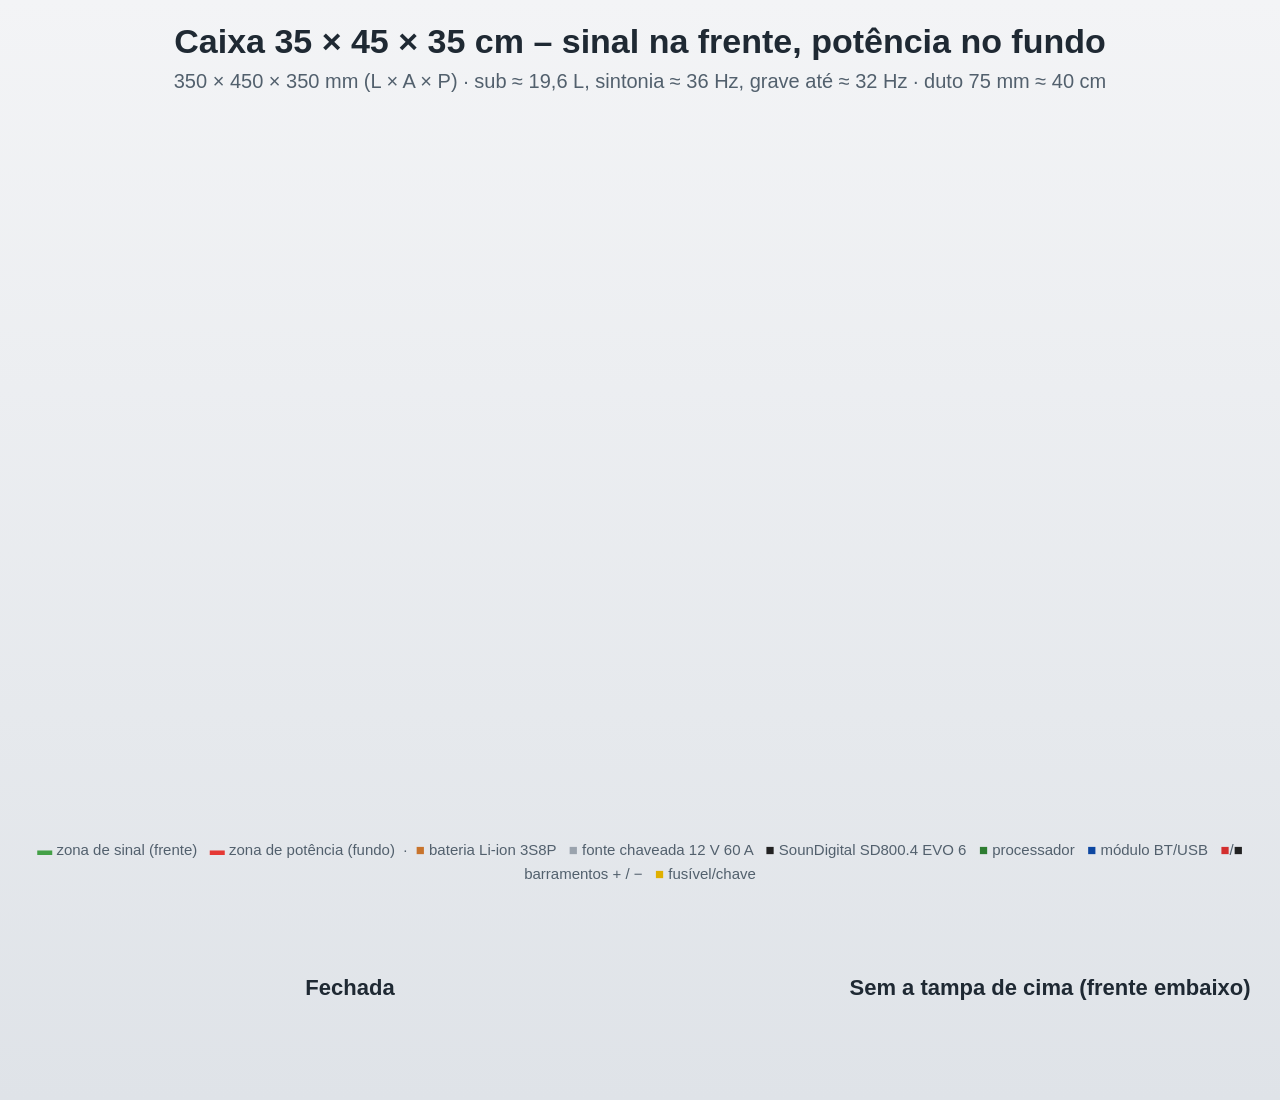
==== ferramentas/render3d/combo-35x45x35.html @ f2615d82 "Adiciona versão 35x45x35 da caixa compacta Co-Authored-By: Claude Opus 5.5 <noreply@anthropic.com> C" ====
<!doctype html><html><head><meta charset="utf-8"><style>
body{margin:0;width:2100px;height:1100px;background:linear-gradient(#f3f4f6,#dfe3e8);font-family:Arial,Helvetica,sans-serif;overflow:hidden}
#t{position:absolute;top:22px;width:100%;text-align:center;font-size:34px;font-weight:bold;color:#1f2933}
#s{position:absolute;top:70px;width:100%;text-align:center;font-size:20px;color:#52606d}
.c{position:absolute;top:105px;width:700px;height:880px}
.l{position:absolute;top:975px;width:700px;text-align:center;font-size:22px;font-weight:bold;color:#1f2933}
#f{position:absolute;bottom:14px;width:100%;text-align:center;font-size:15px;color:#52606d;line-height:1.6}
</style></head><body>
<div id="t">Caixa 35 × 45 × 35 cm – sinal na frente, potência no fundo</div>
<div id="s">350 × 450 × 350 mm (L × A × P) · sub ≈ 19,6 L, sintonia ≈ 36 Hz, grave até ≈ 32 Hz · duto 75 mm ≈ 40 cm</div>
<div class="c" id="a" style="left:0"></div><div class="c" id="b" style="left:700px"></div><div class="c" id="c" style="left:1400px"></div>
<div class="l" style="left:1400px">Traseira aberta – duto do sub</div><div class="l" style="left:0">Fechada</div><div class="l" style="left:700px">Sem a tampa de cima (frente embaixo)</div>
<div id="f"><span style='color:#43a047'>▬</span> zona de sinal (frente) &nbsp; <span style='color:#e53935'>▬</span> zona de potência (fundo) &nbsp;·&nbsp; <span style='color:#c8742c'>■</span> bateria Li-ion 3S8P &nbsp; <span style='color:#9aa3ad'>■</span> fonte chaveada 12 V 60 A &nbsp; <span style='color:#222'>■</span> SounDigital SD800.4 EVO 6 &nbsp; <span style='color:#2e7d32'>■</span> processador &nbsp; <span style='color:#0d47a1'>■</span> módulo BT/USB &nbsp; <span style='color:#d32f2f'>■</span>/<span style='color:#222'>■</span> barramentos + / − &nbsp; <span style='color:#e0b000'>■</span> fusível/chave</div>
<script src="node_modules/three/build/three.min.js"></script>
<script>
const W=35,H=45,D=35,T=1.5;
const subH=22.5, subY=-H/2+T+11.25, divY=-H/2+T+subH+T/2, upH=H-3*T-subH, jY=divY+T/2+upH/2, jX=8, bayZ0=-D/2+T, bayZ1=D/2-T-11-T;
const X0=xr=>(W/2-T)-xr, Y0=yr=>(-H/2+T)+yr;
function mdfTex(){const c=document.createElement('canvas');c.width=c.height=512;const g=c.getContext('2d');
 g.fillStyle='#8fa486';g.fillRect(0,0,512,512);
 for(let i=0;i<5000;i++){g.fillStyle=`rgba(${150+Math.random()*80|0},${130+Math.random()*60|0},${80+Math.random()*50|0},${Math.random()*0.25})`;g.save();g.translate(Math.random()*512,Math.random()*512);g.rotate(Math.random()*6);g.fillRect(0,0,6+Math.random()*8,1.2);g.restore();}
 const t=new THREE.CanvasTexture(c);t.colorSpace=THREE.SRGBColorSpace;return t;}
function scene(open){
 const s=new THREE.Scene();const mdf=new THREE.MeshStandardMaterial({map:mdfTex(),roughness:0.85});
 const g=new THREE.Group();s.add(g);
 const panel=(w,h,d,x,y,z)=>{const p=new THREE.Mesh(new THREE.BoxGeometry(w,h,d),mdf);p.position.set(x,y,z);p.castShadow=p.receiveShadow=true;g.add(p);return p;};
 const rectShape=()=>{const sh=new THREE.Shape();sh.moveTo(-W/2,-H/2);sh.lineTo(W/2,-H/2);sh.lineTo(W/2,H/2);sh.lineTo(-W/2,H/2);sh.lineTo(-W/2,-H/2);return sh;};
 const fsh=rectShape();for(const[x,y,r]of[[0,subY,9.25],[-jX,jY,5.6],[jX,jY,5.6]]){const h=new THREE.Path();h.absarc(x,y,r,0,Math.PI*2,true);fsh.holes.push(h);}
 const fr=new THREE.Mesh(new THREE.ExtrudeGeometry(fsh,{depth:T,bevelEnabled:false}),mdf);fr.position.z=D/2-T;fr.castShadow=true;g.add(fr);
 panel(W,T,D-T,0,-H/2+T/2,-T/2);if(!NOTOP)panel(W,T,D-T,0,H/2-T/2,-T/2);
 panel(T,H-2*T,D-T,-W/2+T/2,0,-T/2);panel(T,H-2*T,D-T,W/2-T/2,0,-T/2);
 panel(W-2*T,T,D-2*T,0,divY,0); // divisória horizontal
 if(!open){const bk=rectShape();const p=new THREE.Path();p.absarc(X0(27),Y0(4.5),3.75,0,Math.PI*2,true);bk.holes.push(p);
  const b=new THREE.Mesh(new THREE.ExtrudeGeometry(bk,{depth:T,bevelEnabled:false}),mdf);b.position.z=-D/2;g.add(b);}
 const black=new THREE.MeshStandardMaterial({color:0x1c1c1c,roughness:0.6,metalness:0.2});
 const cone=new THREE.MeshStandardMaterial({color:0x2a2a2a,roughness:0.9,side:THREE.DoubleSide});
 const rub=new THREE.MeshStandardMaterial({color:0x111111,roughness:0.5});
 const metal=new THREE.MeshStandardMaterial({color:0xb8bcc2,metalness:0.9,roughness:0.3});
 const orange=new THREE.MeshStandardMaterial({color:0xd2691e,roughness:0.5});
 const zf=D/2;
 // sub 8"
 const spk=new THREE.Group();spk.position.y=subY;g.add(spk);
 const fs=new THREE.Shape();const r=1.6,a=10.35;fs.moveTo(-a+r,-a);fs.lineTo(a-r,-a);fs.quadraticCurveTo(a,-a,a,-a+r);fs.lineTo(a,a-r);fs.quadraticCurveTo(a,a,a-r,a);fs.lineTo(-a+r,a);fs.quadraticCurveTo(-a,a,-a,a-r);fs.lineTo(-a,-a+r);fs.quadraticCurveTo(-a,-a,-a+r,-a);
 const fh=new THREE.Path();fh.absarc(0,0,9.3,0,Math.PI*2,true);fs.holes.push(fh);
 const frame=new THREE.Mesh(new THREE.ExtrudeGeometry(fs,{depth:0.5,bevelEnabled:true,bevelSize:0.15,bevelThickness:0.15}),black);frame.position.z=zf;spk.add(frame);
 const sur=new THREE.Mesh(new THREE.TorusGeometry(8.4,0.85,24,96),rub);sur.position.z=zf+0.25;spk.add(sur);
 const pts=[];for(let i=0;i<=20;i++){const t=i/20;pts.push(new THREE.Vector2(2.6+t*5,-3.2+Math.pow(t,0.8)*3.4));}
 const cn=new THREE.Mesh(new THREE.LatheGeometry(pts,96),cone);cn.rotation.x=Math.PI/2;cn.position.z=zf+0.2;spk.add(cn);
 const cap=new THREE.Mesh(new THREE.SphereGeometry(3.4,48,24,0,Math.PI*2,0,Math.PI/3.2),rub);cap.rotation.x=Math.PI/2;cap.position.z=zf-3.6;spk.add(cap);
 for(const[x,y]of[[-8.7,-8.7],[8.7,-8.7],[-8.7,8.7],[8.7,8.7]]){const sc=new THREE.Mesh(new THREE.CylinderGeometry(0.35,0.35,0.3,16),metal);sc.rotation.x=Math.PI/2;sc.position.set(x,y,zf+0.8);spk.add(sc);}
 const bask=new THREE.Mesh(new THREE.CylinderGeometry(9,6.7,9.5,48,1,true),black);bask.rotation.x=Math.PI/2;bask.position.z=zf-T-4.75;spk.add(bask);
 const mag=new THREE.Mesh(new THREE.CylinderGeometry(6.7,6.7,3.6,48),new THREE.MeshStandardMaterial({color:0x2d2f33,metalness:0.6,roughness:0.4}));mag.rotation.x=Math.PI/2;mag.position.z=zf-11.3;spk.add(mag);
 // JBL 5" triaxial/coaxial
 for(const sx of[-jX,jX]){const j=new THREE.Group();j.position.set(sx,jY,0);g.add(j);
  const fr2=new THREE.Mesh(new THREE.CylinderGeometry(6.7,6.7,0.5,64),black);fr2.rotation.x=Math.PI/2;fr2.position.z=zf+0.25;j.add(fr2);
  const s2=new THREE.Mesh(new THREE.TorusGeometry(5.3,0.5,16,64),rub);s2.position.z=zf+0.4;j.add(s2);
  const p2=[];for(let i=0;i<=16;i++){const t=i/16;p2.push(new THREE.Vector2(1.5+t*3.4,-2+Math.pow(t,0.8)*2.2));}
  const c2=new THREE.Mesh(new THREE.LatheGeometry(p2,64),cone);c2.rotation.x=Math.PI/2;c2.position.z=zf+0.3;j.add(c2);
  const br=new THREE.Mesh(new THREE.BoxGeometry(3.2,6.5,1.2),black);br.position.set(0,-0.6,zf+0.2);j.add(br);
  const tw=new THREE.Mesh(new THREE.SphereGeometry(1.2,24,12,0,Math.PI*2,0,Math.PI/2),new THREE.MeshStandardMaterial({color:0x333,metalness:0.4,roughness:0.3}));tw.rotation.x=Math.PI/2;tw.position.set(0,-2.6,zf+0.8);j.add(tw);
  const ring=new THREE.Mesh(new THREE.TorusGeometry(1.35,0.12,8,32),orange);ring.position.set(0,-2.6,zf+0.85);j.add(ring);
  const tri=new THREE.Mesh(new THREE.TorusGeometry(1.6,0.1,3,3),orange);tri.rotation.z=-Math.PI/2;tri.position.set(0,0.6,zf+0.85);j.add(tri);
  const jm=new THREE.Mesh(new THREE.CylinderGeometry(3.2,3.2,2,32),new THREE.MeshStandardMaterial({color:0x2d2f33,metalness:0.6,roughness:0.4}));jm.rotation.x=Math.PI/2;jm.position.z=zf-T-4.5;j.add(jm);
  const jb=new THREE.Mesh(new THREE.CylinderGeometry(5.5,3.2,3,32,1,true),black);jb.rotation.x=Math.PI/2;jb.position.z=zf-T-2;j.add(jb);}

 // compartimento técnico
 const box=(w,h,d,x,y,z,col,met=0.2)=>{const m=new THREE.Mesh(new THREE.BoxGeometry(w,h,d),new THREE.MeshStandardMaterial({color:col,roughness:0.5,metalness:met}));m.position.set(x,y,z);m.castShadow=m.receiveShadow=true;g.add(m);return m;};
 const by=divY+T/2;
 const zb=-D/2+T, zfr=D/2-T;
 // zonas (piso da parte de cima)
 const zone=(z0,z1,col)=>{const m=new THREE.Mesh(new THREE.BoxGeometry(W-2*T-0.4,0.08,z1-z0),new THREE.MeshBasicMaterial({color:col,transparent:true,opacity:0.35}));m.position.set(0,by+0.05,(z0+z1)/2);g.add(m);};
 zone(zb,zb+16,0xe53935); zone(zfr-14,zfr,0x43a047);
 box(21.5,11.5,5,-3.5,by+5.75,zb+2.6,0x9aa3ad,0.7);         // fonte em pé, encostada atrás
 for(let i=0;i<10;i++)box(0.25,9.5,0.2,-12.5+i*2,by+5.75,zb+5.15,0x5f6770,0.6);
 box(6,6.5,15,12,by+3.25,zb+7.5,0xc8742c);                // bateria 3S8P na lateral, ao fundo
 box(9,1.2,1.2,-6,by+14.6,zb+1.2,0xd32f2f,0.5);             // barramento +
 box(9,1.2,1.2,-6,by+12.9,zb+1.2,0x222222,0.5);           // barramento -
 box(3,3.5,1.5,12,by+9,zb+1,0xffd54f);                      // fusível/chave
 box(11.2,5.2,10.7,-7.5,by+2.6,zb+12.8,0x3a3d42,0.5);       // amplificador no meio
 for(let i=0;i<6;i++)box(10.6,0.8,0.35,-7.5,by+5.6,zb+8.3+i*1.75,0x2a2c30,0.6);
 box(9,2.4,6,-8,by+14.8,zfr-12,0x2e7d32);                 // processador (frente, sob a tampa)
 box(9,2,4.5,8,by+15,zfr-12,0x0d47a1);                  // módulo BT/USB (frente, sob a tampa)
 // topo: alça e módulo
 if(!NOTOP){const hd=new THREE.Mesh(new THREE.BoxGeometry(12,0.6,7),metal);hd.position.set(0,H/2+0.1,-2);g.add(hd);
 const hd2=new THREE.Mesh(new THREE.BoxGeometry(9,0.3,3.5),black);hd2.position.set(0,H/2+0.45,-2);g.add(hd2);
 const md=new THREE.Mesh(new THREE.BoxGeometry(9,0.3,2.6),black);md.position.set(0,H/2+0.12,D/2-4);g.add(md);
 for(let i=0;i<4;i++){const led=new THREE.Mesh(new THREE.BoxGeometry(0.8,0.1,0.5),new THREE.MeshBasicMaterial({color:[0xff3030,0x30ff60,0xffd030,0x3080ff][i]}));led.position.set(-1.5+i*1.1,H/2+0.32,D/2-4);g.add(led);}}
 // duto
 const pvc=new THREE.MeshStandardMaterial({color:0x3d8bd4,roughness:0.45,side:THREE.DoubleSide});
 const zp=-D/2+T+4.5,R=4.2,P=(x,y,z)=>new THREE.Vector3(x,y,z),path=new THREE.CurvePath();
 const seg=(a,b)=>path.add(new THREE.LineCurve3(a,b)),bend=(a,c,b)=>path.add(new THREE.QuadraticBezierCurve3(a,c,b));
 const ex=X0(27),ey=Y0(4.5),lx=X0(4.5),endy=Y0(16),sg=Math.sign(lx-ex),endx=lx,ty=endy;
 seg(P(ex,ey,-D/2),P(ex,ey,zp-R));bend(P(ex,ey,zp-R),P(ex,ey,zp),P(ex+sg*R,ey,zp));
 seg(P(ex+sg*R,ey,zp),P(lx-sg*R,ey,zp));bend(P(lx-sg*R,ey,zp),P(lx,ey,zp),P(lx,ey+R,zp));
 seg(P(lx,ey+R,zp),P(lx,endy,zp));
 const tube=new THREE.Mesh(new THREE.TubeGeometry(path,300,3.75,48,false),pvc);tube.castShadow=true;g.add(tube);
 const ringM=new THREE.MeshStandardMaterial({color:0x2a6fb0,roughness:0.4});
 const f1=new THREE.Mesh(new THREE.TorusGeometry(3.95,0.5,16,64),ringM);f1.position.set(ex,ey,-D/2-0.1);g.add(f1);
 const f2=new THREE.Mesh(new THREE.TorusGeometry(3.95,0.35,16,64),ringM);f2.rotation.x=Math.PI/2;f2.position.set(endx,endy,zp);g.add(f2);
 const hole=new THREE.Mesh(new THREE.CircleGeometry(3.6,48),new THREE.MeshBasicMaterial({color:0x0b1a2a}));hole.position.set(ex,ey,-D/2-0.12);hole.rotation.y=Math.PI;g.add(hole);
 const fl0=new THREE.Mesh(new THREE.PlaneGeometry(400,400),new THREE.ShadowMaterial({opacity:0.22}));fl0.rotation.x=-Math.PI/2;fl0.position.y=-H/2-0.01;fl0.receiveShadow=true;s.add(fl0);
 s.add(new THREE.HemisphereLight(0xffffff,0x8a8f99,1.1));
 const dl=new THREE.DirectionalLight(0xffffff,2.2);dl.position.set(NOTOP?12:(open?-30:30),NOTOP?110:70,NOTOP?25:(open?-25:45));dl.castShadow=true;dl.shadow.mapSize.set(2048,2048);Object.assign(dl.shadow.camera,{left:-60,right:60,top:60,bottom:-60});s.add(dl);
 const d2=new THREE.DirectionalLight(0xffffff,0.8);d2.position.set(open?40:-40,20,open?-60:30);s.add(d2);
 return s;}
let NOTOP=false;
function render(id,open,cam,up){const el=document.getElementById(id);const rd=new THREE.WebGLRenderer({antialias:true,alpha:true,preserveDrawingBuffer:true});
 rd.setSize(700,880);rd.shadowMap.enabled=true;rd.shadowMap.type=THREE.PCFSoftShadowMap;rd.outputColorSpace=THREE.SRGBColorSpace;rd.toneMapping=THREE.ACESFilmicToneMapping;el.appendChild(rd.domElement);
 const c=new THREE.PerspectiveCamera(30,700/880,1,500);c.position.set(...cam);if(up)c.up.set(...up);c.lookAt(0,up?8:-1,0);rd.render(scene(open),c);}
NOTOP=false;render('a',false,[78,54,132]);NOTOP=true;render('b',false,[0,125,0.01],[0,0,-1]);NOTOP=false;render('c',true,[-78,50,-128]);window.done=true;
</script></body></html>
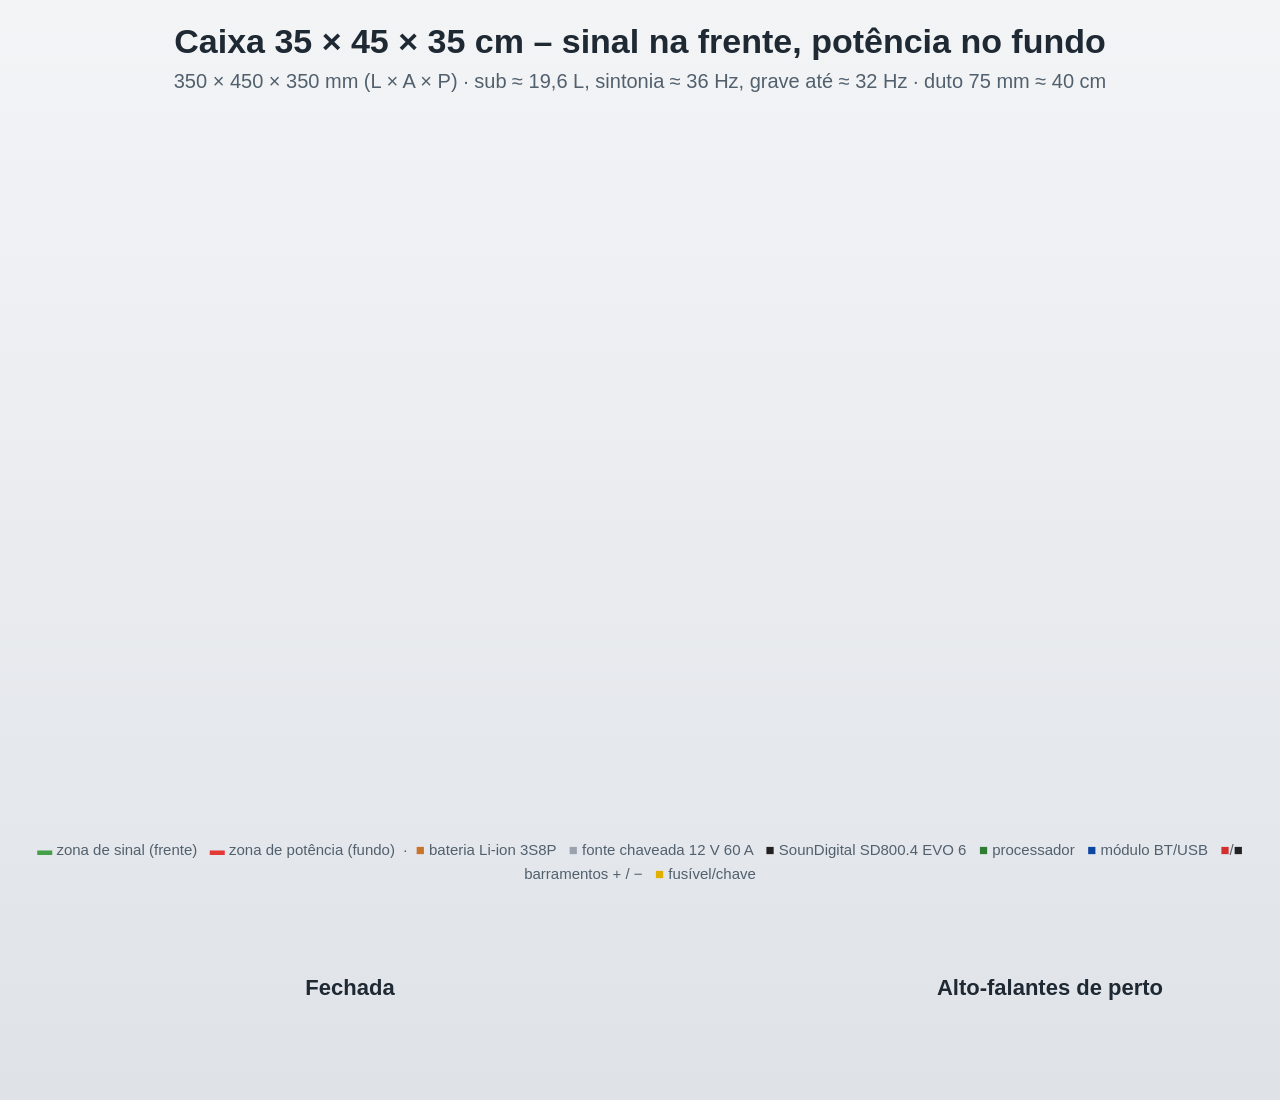
==== commit 6ae09dfd: "Melhora o modelo 3D dos alto-falantes Co-Authored-By: Claude Opus 5.5 <noreply@anthropic.com> Claude" ====
--- a/ferramentas/render3d/combo-35x45x35.html
+++ b/ferramentas/render3d/combo-35x45x35.html
@@ -9,7 +9,7 @@
 <div id="t">Caixa 35 × 45 × 35 cm – sinal na frente, potência no fundo</div>
 <div id="s">350 × 450 × 350 mm (L × A × P) · sub ≈ 19,6 L, sintonia ≈ 36 Hz, grave até ≈ 32 Hz · duto 75 mm ≈ 40 cm</div>
 <div class="c" id="a" style="left:0"></div><div class="c" id="b" style="left:700px"></div><div class="c" id="c" style="left:1400px"></div>
-<div class="l" style="left:1400px">Traseira aberta – duto do sub</div><div class="l" style="left:0">Fechada</div><div class="l" style="left:700px">Sem a tampa de cima (frente embaixo)</div>
+<div class="l" style="left:1400px">Traseira aberta – duto do sub</div><div class="l" style="left:0">Fechada</div><div class="l" style="left:700px">Alto-falantes de perto</div>
 <div id="f"><span style='color:#43a047'>▬</span> zona de sinal (frente) &nbsp; <span style='color:#e53935'>▬</span> zona de potência (fundo) &nbsp;·&nbsp; <span style='color:#c8742c'>■</span> bateria Li-ion 3S8P &nbsp; <span style='color:#9aa3ad'>■</span> fonte chaveada 12 V 60 A &nbsp; <span style='color:#222'>■</span> SounDigital SD800.4 EVO 6 &nbsp; <span style='color:#2e7d32'>■</span> processador &nbsp; <span style='color:#0d47a1'>■</span> módulo BT/USB &nbsp; <span style='color:#d32f2f'>■</span>/<span style='color:#222'>■</span> barramentos + / − &nbsp; <span style='color:#e0b000'>■</span> fusível/chave</div>
 <script src="node_modules/three/build/three.min.js"></script>
 <script>
@@ -38,31 +38,65 @@
  const metal=new THREE.MeshStandardMaterial({color:0xb8bcc2,metalness:0.9,roughness:0.3});
  const orange=new THREE.MeshStandardMaterial({color:0xd2691e,roughness:0.5});
  const zf=D/2;
- // sub 8"
+
+ // ===== texturas =====
+ const cv=(w,h,fn)=>{const c=document.createElement('canvas');c.width=w;c.height=h;fn(c.getContext('2d'),w,h);const t=new THREE.CanvasTexture(c);t.colorSpace=THREE.SRGBColorSpace;t.anisotropy=8;return t;};
+ const coneTex=(base,fib)=>cv(1024,512,(g,w,h)=>{g.fillStyle=base;g.fillRect(0,0,w,h);
+   for(let i=0;i<1400;i++){g.strokeStyle=`rgba(${fib},${Math.random()*0.035})`;g.lineWidth=Math.random()*1.2;const x=Math.random()*w;g.beginPath();g.moveTo(x,0);g.lineTo(x+(Math.random()-0.5)*6,h);g.stroke();}
+   for(let r=0;r<6;r++){const y=h*(0.15+r*0.14);g.fillStyle='rgba(255,255,255,0.035)';g.fillRect(0,y,w,3);g.fillStyle='rgba(0,0,0,0.25)';g.fillRect(0,y+3,w,2);} });
+ const logoSub=cv(512,512,(g,w,h)=>{g.clearRect(0,0,w,h);g.textAlign='center';
+   g.fillStyle='#f2f2f2';g.font='italic bold 120px Arial';g.fillText('Bomber',w/2,h/2+10);
+   g.fillStyle='#e53935';g.font='bold 56px Arial';g.fillText('BICHO PAPÃO',w/2,h/2+85);
+   g.strokeStyle='rgba(229,57,53,0.9)';g.lineWidth=6;g.beginPath();g.arc(w/2,h/2,236,0,Math.PI*2);g.stroke();});
+ const logoJBL=cv(256,128,(g,w,h)=>{g.clearRect(0,0,w,h);g.fillStyle='#e53935';g.font='bold 92px Arial';g.textAlign='center';g.fillText('JBL',w/2,96);});
+ const rubM=new THREE.MeshPhysicalMaterial({color:0x151515,roughness:0.55,clearcoat:0.3,clearcoatRoughness:0.6});
+ const gunM=new THREE.MeshStandardMaterial({color:0x2a2c30,roughness:0.35,metalness:0.75});
+ const plastM=new THREE.MeshStandardMaterial({color:0x141414,roughness:0.5,metalness:0.1});
+ const screwM=new THREE.MeshStandardMaterial({color:0xcfd3d8,roughness:0.25,metalness:1});
+ const orangeM=new THREE.MeshStandardMaterial({color:0xe0702a,roughness:0.4,emissive:0x3a1400});
+ const subCone=new THREE.MeshStandardMaterial({map:coneTex('#1b1b1d','255,255,255'),roughness:0.85,side:THREE.DoubleSide});
+ const midCone=new THREE.MeshStandardMaterial({map:coneTex('#202022','200,200,210'),roughness:0.6,metalness:0.1,side:THREE.DoubleSide});
+ const screw=(par,x,y,z,r=0.38)=>{const h=new THREE.Mesh(new THREE.CylinderGeometry(r,r,0.25,20),screwM);h.rotation.x=Math.PI/2;h.position.set(x,y,z);par.add(h);
+   const sl=new THREE.Mesh(new THREE.BoxGeometry(r*1.5,0.08,0.05),new THREE.MeshStandardMaterial({color:0x333}));sl.position.set(x,y,z+0.13);par.add(sl);};
+ const lathe=(r0,r1,depth,curve,mat,seg=128)=>{const p=[];for(let i=0;i<=24;i++){const t=i/24;p.push(new THREE.Vector2(r0+t*(r1-r0),-depth+Math.pow(t,curve)*depth));}
+   const m=new THREE.Mesh(new THREE.LatheGeometry(p,seg),mat);m.rotation.x=Math.PI/2;return m;};
+ // ===== sub Bomber Bicho Papão 8" =====
  const spk=new THREE.Group();spk.position.y=subY;g.add(spk);
- const fs=new THREE.Shape();const r=1.6,a=10.35;fs.moveTo(-a+r,-a);fs.lineTo(a-r,-a);fs.quadraticCurveTo(a,-a,a,-a+r);fs.lineTo(a,a-r);fs.quadraticCurveTo(a,a,a-r,a);fs.lineTo(-a+r,a);fs.quadraticCurveTo(-a,a,-a,a-r);fs.lineTo(-a,-a+r);fs.quadraticCurveTo(-a,-a,-a+r,-a);
- const fh=new THREE.Path();fh.absarc(0,0,9.3,0,Math.PI*2,true);fs.holes.push(fh);
- const frame=new THREE.Mesh(new THREE.ExtrudeGeometry(fs,{depth:0.5,bevelEnabled:true,bevelSize:0.15,bevelThickness:0.15}),black);frame.position.z=zf;spk.add(frame);
- const sur=new THREE.Mesh(new THREE.TorusGeometry(8.4,0.85,24,96),rub);sur.position.z=zf+0.25;spk.add(sur);
- const pts=[];for(let i=0;i<=20;i++){const t=i/20;pts.push(new THREE.Vector2(2.6+t*5,-3.2+Math.pow(t,0.8)*3.4));}
- const cn=new THREE.Mesh(new THREE.LatheGeometry(pts,96),cone);cn.rotation.x=Math.PI/2;cn.position.z=zf+0.2;spk.add(cn);
- const cap=new THREE.Mesh(new THREE.SphereGeometry(3.4,48,24,0,Math.PI*2,0,Math.PI/3.2),rub);cap.rotation.x=Math.PI/2;cap.position.z=zf-3.6;spk.add(cap);
- for(const[x,y]of[[-8.7,-8.7],[8.7,-8.7],[-8.7,8.7],[8.7,8.7]]){const sc=new THREE.Mesh(new THREE.CylinderGeometry(0.35,0.35,0.3,16),metal);sc.rotation.x=Math.PI/2;sc.position.set(x,y,zf+0.8);spk.add(sc);}
- const bask=new THREE.Mesh(new THREE.CylinderGeometry(9,6.7,9.5,48,1,true),black);bask.rotation.x=Math.PI/2;bask.position.z=zf-T-4.75;spk.add(bask);
- const mag=new THREE.Mesh(new THREE.CylinderGeometry(6.7,6.7,3.6,48),new THREE.MeshStandardMaterial({color:0x2d2f33,metalness:0.6,roughness:0.4}));mag.rotation.x=Math.PI/2;mag.position.z=zf-11.3;spk.add(mag);
- // JBL 5" triaxial/coaxial
+ { const a=10.35,c=1.8;const fs=new THREE.Shape();fs.moveTo(-a+c,-a);fs.lineTo(a-c,-a);fs.quadraticCurveTo(a,-a,a,-a+c);fs.lineTo(a,a-c);fs.quadraticCurveTo(a,a,a-c,a);fs.lineTo(-a+c,a);fs.quadraticCurveTo(-a,a,-a,a-c);fs.lineTo(-a,-a+c);fs.quadraticCurveTo(-a,-a,-a+c,-a);
+   const fh=new THREE.Path();fh.absarc(0,0,9.35,0,Math.PI*2,true);fs.holes.push(fh);
+   const fr=new THREE.Mesh(new THREE.ExtrudeGeometry(fs,{depth:0.55,bevelEnabled:true,bevelSize:0.18,bevelThickness:0.18,bevelSegments:3}),gunM);fr.position.z=zf;fr.castShadow=true;spk.add(fr);
+   const lip=new THREE.Mesh(new THREE.TorusGeometry(9.45,0.28,16,128),gunM);lip.position.z=zf+0.75;spk.add(lip);
+   for(const[x,y]of[[-8.9,-8.9],[8.9,-8.9],[-8.9,8.9],[8.9,8.9],[0,-9.9],[0,9.9],[-9.9,0],[9.9,0]])screw(spk,x,y,zf+0.85);
+   const sur=new THREE.Mesh(new THREE.TorusGeometry(8.3,1.0,40,160,Math.PI*2),rubM);sur.scale.z=1.15;sur.position.z=zf+0.15;spk.add(sur);
+   const cn=lathe(3.4,7.35,3.6,0.75,subCone,160);cn.position.z=zf+0.15;spk.add(cn);
+   const capR=4.6,capA=0.62;const cap=new THREE.Mesh(new THREE.SphereGeometry(capR,64,32,0,Math.PI*2,0,capA),new THREE.MeshPhysicalMaterial({color:0x111113,roughness:0.25,clearcoat:1,clearcoatRoughness:0.15}));
+   cap.rotation.x=Math.PI/2;cap.position.z=zf-3.45-capR*Math.cos(capA)+0.05;spk.add(cap);
+   const dec=new THREE.Mesh(new THREE.CircleGeometry(3.3,64),new THREE.MeshStandardMaterial({map:logoSub,transparent:true,roughness:0.4}));dec.position.z=zf-3.45+capR*(1-Math.cos(capA))+0.06;spk.add(dec);
+   const bask=new THREE.Mesh(new THREE.CylinderGeometry(9,6.7,9.5,48,1,true),gunM);bask.rotation.x=Math.PI/2;bask.position.z=zf-T-4.75;spk.add(bask);
+   const magM=new THREE.MeshStandardMaterial({color:0x26282c,metalness:0.6,roughness:0.45});
+   for(const[zz,hh]of[[-10.3,1.8],[-12.2,1.8]]){const m=new THREE.Mesh(new THREE.CylinderGeometry(6.7,6.7,hh,64),magM);m.rotation.x=Math.PI/2;m.position.z=zf+zz;spk.add(m);}
+   const bp=new THREE.Mesh(new THREE.CylinderGeometry(6.9,6.9,0.5,64),screwM);bp.rotation.x=Math.PI/2;bp.position.z=zf-13.35;spk.add(bp);
+   const vent=new THREE.Mesh(new THREE.CylinderGeometry(1.2,1.2,0.6,32),new THREE.MeshBasicMaterial({color:0x050505}));vent.rotation.x=Math.PI/2;vent.position.z=zf-13.4;spk.add(vent); }
+ // ===== JBL Multisystem 5TRMS80 (triaxial) =====
  for(const sx of[-jX,jX]){const j=new THREE.Group();j.position.set(sx,jY,0);g.add(j);
-  const fr2=new THREE.Mesh(new THREE.CylinderGeometry(6.7,6.7,0.5,64),black);fr2.rotation.x=Math.PI/2;fr2.position.z=zf+0.25;j.add(fr2);
-  const s2=new THREE.Mesh(new THREE.TorusGeometry(5.3,0.5,16,64),rub);s2.position.z=zf+0.4;j.add(s2);
-  const p2=[];for(let i=0;i<=16;i++){const t=i/16;p2.push(new THREE.Vector2(1.5+t*3.4,-2+Math.pow(t,0.8)*2.2));}
-  const c2=new THREE.Mesh(new THREE.LatheGeometry(p2,64),cone);c2.rotation.x=Math.PI/2;c2.position.z=zf+0.3;j.add(c2);
-  const br=new THREE.Mesh(new THREE.BoxGeometry(3.2,6.5,1.2),black);br.position.set(0,-0.6,zf+0.2);j.add(br);
-  const tw=new THREE.Mesh(new THREE.SphereGeometry(1.2,24,12,0,Math.PI*2,0,Math.PI/2),new THREE.MeshStandardMaterial({color:0x333,metalness:0.4,roughness:0.3}));tw.rotation.x=Math.PI/2;tw.position.set(0,-2.6,zf+0.8);j.add(tw);
-  const ring=new THREE.Mesh(new THREE.TorusGeometry(1.35,0.12,8,32),orange);ring.position.set(0,-2.6,zf+0.85);j.add(ring);
-  const tri=new THREE.Mesh(new THREE.TorusGeometry(1.6,0.1,3,3),orange);tri.rotation.z=-Math.PI/2;tri.position.set(0,0.6,zf+0.85);j.add(tri);
-  const jm=new THREE.Mesh(new THREE.CylinderGeometry(3.2,3.2,2,32),new THREE.MeshStandardMaterial({color:0x2d2f33,metalness:0.6,roughness:0.4}));jm.rotation.x=Math.PI/2;jm.position.z=zf-T-4.5;j.add(jm);
-  const jb=new THREE.Mesh(new THREE.CylinderGeometry(5.5,3.2,3,32,1,true),black);jb.rotation.x=Math.PI/2;jb.position.z=zf-T-2;j.add(jb);}
-
+   const rs=new THREE.Shape();rs.absarc(0,0,6.9,0,Math.PI*2,false);const rh=new THREE.Path();rh.absarc(0,0,5.75,0,Math.PI*2,true);rs.holes.push(rh);
+   const ring=new THREE.Mesh(new THREE.ExtrudeGeometry(rs,{depth:0.45,bevelEnabled:true,bevelSize:0.15,bevelThickness:0.15,bevelSegments:3,curveSegments:96}),plastM);ring.position.z=zf;ring.castShadow=true;j.add(ring);
+   for(const ang of[45,135,225,315]){const r=6.35;screw(j,r*Math.cos(ang*Math.PI/180),r*Math.sin(ang*Math.PI/180),zf+0.7,0.28);}
+   const lg=new THREE.Mesh(new THREE.PlaneGeometry(1.9,0.95),new THREE.MeshBasicMaterial({map:logoJBL,transparent:true}));lg.position.set(0,6.3,zf+0.62);j.add(lg);
+   const sur=new THREE.Mesh(new THREE.TorusGeometry(5.25,0.5,28,120),rubM);sur.position.z=zf+0.1;j.add(sur);
+   const cn=lathe(1.3,4.8,2.1,0.85,midCone,120);cn.position.z=zf+0.15;j.add(cn);
+   const post=new THREE.Mesh(new THREE.CylinderGeometry(0.75,0.95,2.6,24),plastM);post.rotation.x=Math.PI/2;post.position.z=zf-0.4;j.add(post);
+   // ponte triangular (ponta para baixo) com contorno laranja
+   const tri=(R)=>{const s=new THREE.Shape();for(let k=0;k<3;k++){const an=Math.PI/2+k*2*Math.PI/3;const x=R*Math.cos(an),y=-R*Math.sin(an);k?s.lineTo(x,y):s.moveTo(x,y);}s.closePath();return s;};
+   const tb=new THREE.Mesh(new THREE.ExtrudeGeometry(tri(2.5),{depth:0.7,bevelEnabled:true,bevelSize:0.12,bevelThickness:0.12,bevelSegments:2}),plastM);tb.position.set(0,0.55,zf+0.9);j.add(tb);
+   const os=tri(2.62);const oh=new THREE.Path();oh.setFromPoints(tri(2.28).getPoints().reverse());os.holes.push(oh);
+   const ol=new THREE.Mesh(new THREE.ExtrudeGeometry(os,{depth:0.15,bevelEnabled:false}),orangeM);ol.position.set(0,0.55,zf+1.75);j.add(ol);
+   const tw=new THREE.Mesh(new THREE.SphereGeometry(0.85,32,16,0,Math.PI*2,0,Math.PI/2),new THREE.MeshPhysicalMaterial({color:0x2b2f38,metalness:0.6,roughness:0.25,clearcoat:1}));tw.rotation.x=Math.PI/2;tw.position.set(0,0.95,zf+1.85);j.add(tw);
+   const st=new THREE.Mesh(new THREE.CylinderGeometry(0.95,1.05,0.9,32),plastM);st.rotation.x=Math.PI/2;st.position.set(0,-2.55,zf+1.05);j.add(st);
+   const sd=new THREE.Mesh(new THREE.SphereGeometry(0.6,24,12,0,Math.PI*2,0,Math.PI/2),new THREE.MeshPhysicalMaterial({color:0x1d2026,metalness:0.7,roughness:0.2,clearcoat:1}));sd.rotation.x=Math.PI/2;sd.position.set(0,-2.55,zf+1.5);j.add(sd);
+   const sr=new THREE.Mesh(new THREE.TorusGeometry(0.85,0.11,12,48),orangeM);sr.position.set(0,-2.55,zf+1.55);j.add(sr);
+   const jb=new THREE.Mesh(new THREE.CylinderGeometry(5.5,3.2,3,32,1,true),plastM);jb.rotation.x=Math.PI/2;jb.position.z=zf-T-2;j.add(jb);
+   const jm=new THREE.Mesh(new THREE.CylinderGeometry(3.2,3.2,2,32),new THREE.MeshStandardMaterial({color:0x2d2f33,metalness:0.6,roughness:0.4}));jm.rotation.x=Math.PI/2;jm.position.z=zf-T-4.5;j.add(jm); }
  // compartimento técnico
  const box=(w,h,d,x,y,z,col,met=0.2)=>{const m=new THREE.Mesh(new THREE.BoxGeometry(w,h,d),new THREE.MeshStandardMaterial({color:col,roughness:0.5,metalness:met}));m.position.set(x,y,z);m.castShadow=m.receiveShadow=true;g.add(m);return m;};
  const by=divY+T/2;
@@ -106,6 +140,6 @@
 let NOTOP=false;
 function render(id,open,cam,up){const el=document.getElementById(id);const rd=new THREE.WebGLRenderer({antialias:true,alpha:true,preserveDrawingBuffer:true});
  rd.setSize(700,880);rd.shadowMap.enabled=true;rd.shadowMap.type=THREE.PCFSoftShadowMap;rd.outputColorSpace=THREE.SRGBColorSpace;rd.toneMapping=THREE.ACESFilmicToneMapping;el.appendChild(rd.domElement);
- const c=new THREE.PerspectiveCamera(30,700/880,1,500);c.position.set(...cam);if(up)c.up.set(...up);c.lookAt(0,up?8:-1,0);rd.render(scene(open),c);}
-NOTOP=false;render('a',false,[78,54,132]);NOTOP=true;render('b',false,[0,125,0.01],[0,0,-1]);NOTOP=false;render('c',true,[-78,50,-128]);window.done=true;
+ const c=new THREE.PerspectiveCamera(30,700/880,1,500);c.position.set(...cam);if(up)c.up.set(...up);c.lookAt(0,id==='b'?0:(up?8:-1),0);rd.render(scene(open),c);}
+NOTOP=false;render('a',false,[78,54,132]);NOTOP=true;NOTOP=false;render('b',false,[10,4,112]);render('c',true,[-78,50,-128]);window.done=true;
 </script></body></html>
